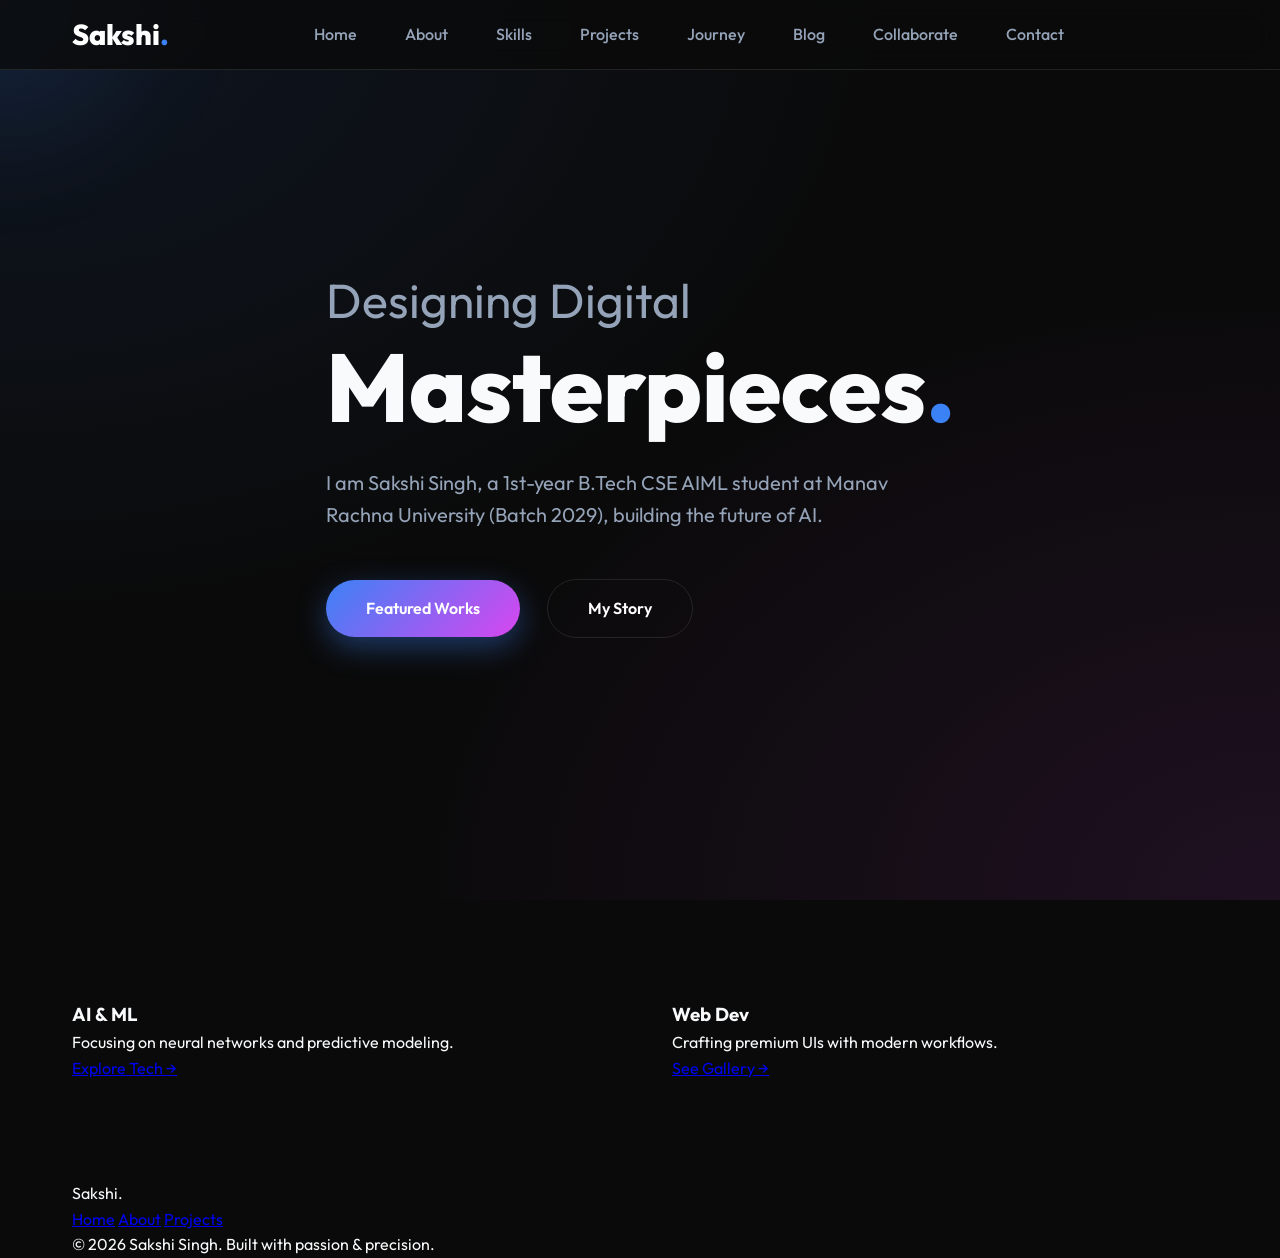
==== index.html @ fe0ff8fd "Initial commit: Professional Portfolio with 10 pages, dark theme, and animations" ====
<!DOCTYPE html>
<html lang="en">
<head>
    <meta charset="UTF-8">
    <meta name="viewport" content="width=device-width, initial-scale=1.0">
    <title>Sakshi Singh | AI & ML Engineer & Creative Developer</title>
    <meta name="description" content="Portfolio of Sakshi Singh, a B.Tech CSE AIML student at Manav Rachna University. Specialized in AI, ML, and premium web development.">
    <meta name="keywords" content="Sakshi Singh, AI, ML, Web Development, Portfolio, Manav Rachna University, CSE Student">
    <meta name="author" content="Sakshi Singh">
    
    <!-- Open Graph / Facebook -->
    <meta property="og:type" content="website">
    <meta property="og:url" content="https://sakshi-portfolio.vercel.app/">
    <meta property="og:title" content="Sakshi Singh | AI & ML Engineer">
    <meta property="og:description" content="Pioneering AI frontiers and crafting premium digital experiences.">
    <meta property="og:image" content="https://sakshi-portfolio.vercel.app/assets/project1.png">

    <!-- Twitter -->
    <meta property="twitter:card" content="summary_large_image">
    <meta property="twitter:title" content="Sakshi Singh | AI & ML Engineer">
    <meta property="twitter:description" content="Pioneering AI frontiers and crafting premium digital experiences.">
    <meta property="twitter:image" content="https://sakshi-portfolio.vercel.app/assets/project1.png">

    <link rel="preconnect" href="https://fonts.googleapis.com">
    <link rel="preconnect" href="https://fonts.gstatic.com" crossorigin>
    <link href="https://fonts.googleapis.com/css2?family=Outfit:wght@300;400;600;800&display=swap" rel="stylesheet">
    <link rel="stylesheet" href="style.css">
</head>
<body class="dark-theme">
    
    <main>
        <!-- Hero Section -->
        <section id="home" class="hero">
            <div class="mesh-bg"></div>
            <div class="container hero-content">
                <h2 class="reveal-text">Designing Digital</h2>
                <h1 class="reveal-text delay-1">Masterpieces<span>.</span></h1>
                <p class="reveal-text delay-2">I am Sakshi Singh, a 1st-year B.Tech CSE AIML student at Manav Rachna University (Batch 2029), building the future of AI.</p>
                <div class="hero-btns reveal-text delay-3">
                    <a href="projects.html" class="btn btn-primary">Featured Works</a>
                    <a href="about.html" class="btn btn-secondary">My Story</a>
                </div>
            </div>
        </section>

        <!-- Preview Section -->
        <section class="preview">
            <div class="container">
                <div class="grid">
                    <div class="preview-card">
                        <h3>AI & ML</h3>
                        <p>Focusing on neural networks and predictive modeling.</p>
                        <a href="skills.html" class="link">Explore Tech →</a>
                    </div>
                    <div class="preview-card">
                        <h3>Web Dev</h3>
                        <p>Crafting premium UIs with modern workflows.</p>
                        <a href="projects.html" class="link">See Gallery →</a>
                    </div>
                </div>
            </div>
        </section>
    </main>

    <script src="layout.js"></script>
    <script src="main.js"></script>
</body>
</html>
---- style.css ----
:root {
    --bg-dark: #0a0a0a;
    --bg-card: rgba(255, 255, 255, 0.05);
    --primary: #3b82f6;
    --secondary: #d946ef;
    --accent: #10b981;
    --text-main: #f8fafc;
    --text-muted: #94a3b8;
    --glass-border: rgba(255, 255, 255, 0.1);
    --font-main: 'Outfit', sans-serif;
    --transition: all 0.4s cubic-bezier(0.16, 1, 0.3, 1);
}

* {
    margin: 0;
    padding: 0;
    box-sizing: border-box;
    scroll-behavior: smooth;
}

body {
    background-color: var(--bg-dark);
    color: var(--text-main);
    font-family: var(--font-main);
    line-height: 1.6;
    overflow-x: hidden;
}

.container {
    max-width: 1200px;
    margin: 0 auto;
    padding: 0 2rem;
}

/* Cursor Glow */
.cursor-glow {
    position: fixed;
    width: 400px;
    height: 400px;
    background: radial-gradient(circle, rgba(59, 130, 246, 0.15) 0%, transparent 70%);
    border-radius: 50%;
    pointer-events: none;
    transform: translate(-50%, -50%);
    z-index: 1;
    filter: blur(40px);
}

/* Nav */
.glass-nav {
    position: fixed;
    top: 0;
    left: 0;
    width: 100%;
    height: 70px;
    z-index: 100;
    background: rgba(10, 10, 10, 0.8);
    backdrop-filter: blur(12px);
    border-bottom: 1px solid var(--glass-border);
    display: flex;
    align-items: center;
}

.nav-container {
    width: 100%;
    max-width: 1200px;
    margin: 0 auto;
    display: flex;
    justify-content: space-between;
    align-items: center;
    padding: 0 2rem;
}

.logo {
    font-size: 1.8rem;
    font-weight: 800;
    color: white;
    text-decoration: none;
}

.logo span {
    color: var(--primary);
}

.nav-links {
    display: flex;
    list-style: none;
    gap: 3rem;
}

.nav-links a {
    text-decoration: none;
    color: var(--text-muted);
    font-weight: 500;
    transition: var(--transition);
}

.nav-links a:hover {
    color: var(--primary);
}

/* Sections */
section {
    padding: 100px 0;
}

.section-tag {
    text-transform: uppercase;
    color: var(--primary);
    letter-spacing: 2px;
    font-size: 0.9rem;
    margin-bottom: 1rem;
    display: inline-block;
}

/* Hero */
.hero {
    height: 100vh;
    display: flex;
    align-items: center;
    position: relative;
    overflow: hidden;
}

.mesh-bg {
    position: absolute;
    top: 50%;
    left: 50%;
    transform: translate(-50%, -50%);
    width: 100%;
    height: 100%;
    background: 
        radial-gradient(at 0% 0%, rgba(59, 130, 246, 0.1) 0, transparent 50%),
        radial-gradient(at 100% 100%, rgba(217, 70, 239, 0.1) 0, transparent 50%);
    z-index: -1;
}

.hero h2 {
    font-size: 3rem;
    font-weight: 400;
    color: var(--text-muted);
}

.hero h1 {
    font-size: 6rem;
    font-weight: 800;
    line-height: 1;
    margin-bottom: 2rem;
}

.hero h1 span {
    color: var(--primary);
}

.hero p {
    font-size: 1.25rem;
    color: var(--text-muted);
    max-width: 600px;
    margin-bottom: 3rem;
}

/* Buttons */
.btn {
    display: inline-block;
    padding: 1rem 2.5rem;
    border-radius: 50px;
    text-decoration: none;
    font-weight: 600;
    transition: var(--transition);
    cursor: pointer;
    border: none;
    font-family: inherit;
}

.btn-primary {
    background: linear-gradient(135deg, var(--primary), var(--secondary));
    color: white;
    box-shadow: 0 10px 30px rgba(59, 130, 246, 0.4);
}

.btn-primary:hover {
    transform: translateY(-5px);
    box-shadow: 0 15px 40px rgba(59, 130, 246, 0.6);
}

.btn-secondary {
    background: transparent;
    color: white;
    border: 1px solid var(--glass-border);
    margin-left: 1.5rem;
}

.btn-secondary:hover {
    background: var(--bg-card);
    border-color: var(--primary);
}

/* Animations */
.reveal-text {
    opacity: 0;
    transform: translateY(30px);
    animation: reveal 1s forwards cubic-bezier(0.16, 1, 0.3, 1);
}

.delay-1 { animation-delay: 0.2s; }
.delay-2 { animation-delay: 0.4s; }
.delay-3 { animation-delay: 0.6s; }

@keyframes reveal {
    to {
        opacity: 1;
        transform: translateY(0);
    }
}

/* About Grid */
.grid {
    display: grid;
    grid-template-columns: 1fr 1fr;
    gap: 4rem;
    align-items: center;
}

.gradient-text {
    background: linear-gradient(135deg, var(--primary), var(--secondary));
    -webkit-background-clip: text;
    -webkit-text-fill-color: transparent;
}

.about-flex {
    display: flex;
    align-items: center;
    gap: 2rem;
    margin-top: 2rem;
}

.profile-img-container {
    width: 120px;
    height: 120px;
    border-radius: 50%;
    overflow: hidden;
    border: 3px solid var(--primary);
    box-shadow: 0 0 20px rgba(59, 130, 246, 0.3);
}

.profile-img {
    width: 100%;
    height: 100%;
    object-fit: cover;
}

.stats {
    display: flex;
    gap: 3rem;
    margin-top: 3rem;
}

.stat-item .number {
    display: block;
    font-size: 2.5rem;
    font-weight: 800;
    color: white;
}

.stat-item .label {
    color: var(--text-muted);
}

.skill-card {
    background: var(--bg-card);
    padding: 2.5rem;
    border-radius: 20px;
    border: 1px solid var(--glass-border);
    text-align: center;
    font-weight: 600;
    transition: var(--transition);
}

.skill-card:hover {
    background: rgba(255, 255, 255, 0.08);
    border-color: var(--primary);
    transform: translateY(-10px);
}

.skills-grid {
    display: grid;
    grid-template-columns: 1fr 1fr;
    gap: 1.5rem;
}

/* Projects */
.project-grid {
    display: grid;
    grid-template-columns: 1fr 1fr;
    gap: 2rem;
    margin-top: 3rem;
}

.project-card {
    background: var(--bg-card);
    border-radius: 24px;
    overflow: hidden;
    border: 1px solid var(--glass-border);
    transition: var(--transition);
}

.project-card:hover {
    transform: translateY(-10px);
    border-color: var(--primary);
}

.project-img {
    height: 300px;
    background-size: cover;
    background-position: center;
    border-bottom: 1px solid var(--glass-border);
}

.project-info {
    padding: 2rem;
}

.project-info h4 {
    font-size: 1.5rem;
    margin-bottom: 0.5rem;
}

.project-info p {
    color: var(--text-muted);
    margin-bottom: 1.5rem;
}

.project-link {
    text-decoration: none;
    color: var(--primary);
    font-weight: 600;
}

/* Form */
.glass-form {
    max-width: 600px;
    margin: 3rem auto;
    background: var(--bg-card);
    padding: 3rem;
    border-radius: 24px;
    border: 1px solid var(--glass-border);
}

.form-group {
    margin-bottom: 1.5rem;
}

input, textarea {
    width: 100%;
    padding: 1.2rem;
    background: rgba(255, 255, 255, 0.03);
    border: 1px solid var(--glass-border);
    border-radius: 12px;
    color: white;
    font-family: inherit;
    outline: none;
    transition: var(--transition);
}

input:focus, textarea:focus {
    border-color: var(--primary);
    background: rgba(255, 255, 255, 0.08);
}

#img-project-1 { background-image: url('assets/project1.png'); }
#img-project-2 { background-image: url('assets/project2.png'); }

/* Mobile Responsive */
@media (max-width: 768px) {
    .nav-links { display: none; }
    .nav-container { justify-content: center; }
    .hero h1 { font-size: 3.5rem; }
    .hero h2 { font-size: 1.8rem; }
    .grid, .project-grid, .skills-grid { grid-template-columns: 1fr; }
    .hero { text-align: center; padding-top: 50px; }
    .hero p { margin: 0 auto 2rem auto; font-size: 1.1rem; }
    .btn-secondary { margin-left: 0; margin-top: 1rem; width: 100%; }
    .btn-primary { width: 100%; }
    .stats { flex-direction: column; gap: 1.5rem; align-items: center; }
    .about-flex { flex-direction: column; text-align: center; }
}

/* Multi-Page Additions */
.sub-page {
    padding-top: 150px;
}

.project-hero-img {
    width: 100%;
    height: 500px;
    border-radius: 30px;
    background-size: cover;
    background-position: center;
    margin: 3rem 0;
    border: 1px solid var(--glass-border);
}

.case-study-content {
    max-width: 800px;
    margin-bottom: 4rem;
}

.meta {
    display: flex;
    gap: 2rem;
    margin-bottom: 2rem;
    padding: 1.5rem;
    background: var(--bg-card);
    border-radius: 15px;
    border: 1px solid var(--glass-border);
}

.contact-layout {
    display: grid;
    grid-template-columns: 1fr 1fr;
    gap: 4rem;
    margin-top: 3rem;
}

.c-item {
    margin-bottom: 2rem;
}

.c-item strong {
    display: block;
    color: var(--primary);
    margin-bottom: 0.5rem;
}

.skills-grid-detailed {
    display: grid;
    grid-template-columns: repeat(auto-fit, minmax(300px, 1fr));
    gap: 2rem;
    margin-top: 3rem;
}

.category {
    background: var(--bg-card);
    padding: 2.5rem;
    border-radius: 20px;
    border: 1px solid var(--glass-border);
}

.category h3 {
    margin-bottom: 1.5rem;
    color: var(--primary);
}

.category ul {
    list-style: none;
}

.category li {
    margin-bottom: 0.8rem;
    color: var(--text-muted);
}

.blog-grid {
    display: grid;
    grid-template-columns: repeat(auto-fit, minmax(300px, 1fr));
    gap: 2rem;
    margin-top: 3rem;
}

.date {
    display: block;
    font-size: 0.8rem;
    color: var(--primary);
    margin-bottom: 1rem;
    text-transform: uppercase;
    letter-spacing: 1px;
}
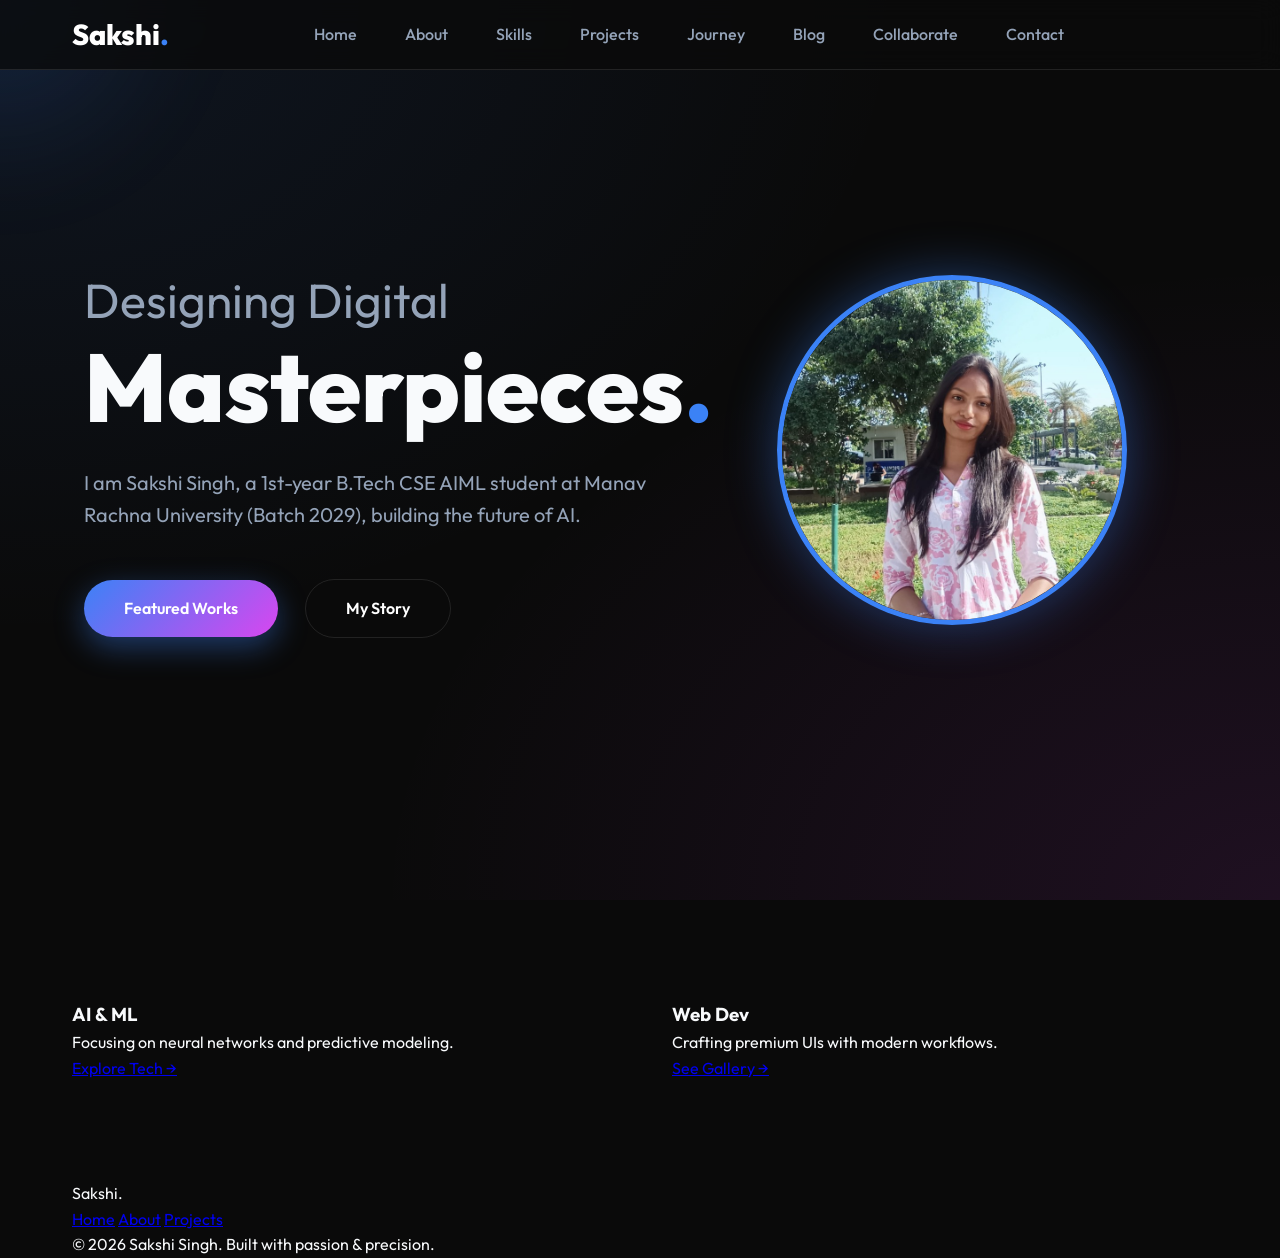
==== commit a7692062: "Enhancement: Added profile photo to home page hero and refined styling" ====
--- a/index.html
+++ b/index.html
@@ -32,13 +32,20 @@
         <!-- Hero Section -->
         <section id="home" class="hero">
             <div class="mesh-bg"></div>
-            <div class="container hero-content">
-                <h2 class="reveal-text">Designing Digital</h2>
-                <h1 class="reveal-text delay-1">Masterpieces<span>.</span></h1>
-                <p class="reveal-text delay-2">I am Sakshi Singh, a 1st-year B.Tech CSE AIML student at Manav Rachna University (Batch 2029), building the future of AI.</p>
-                <div class="hero-btns reveal-text delay-3">
-                    <a href="projects.html" class="btn btn-primary">Featured Works</a>
-                    <a href="about.html" class="btn btn-secondary">My Story</a>
+            <div class="container hero-grid">
+                <div class="hero-content">
+                    <h2 class="reveal-text">Designing Digital</h2>
+                    <h1 class="reveal-text delay-1">Masterpieces<span>.</span></h1>
+                    <p class="reveal-text delay-2">I am Sakshi Singh, a 1st-year B.Tech CSE AIML student at Manav Rachna University (Batch 2029), building the future of AI.</p>
+                    <div class="hero-btns reveal-text delay-3">
+                        <a href="projects.html" class="btn btn-primary">Featured Works</a>
+                        <a href="about.html" class="btn btn-secondary">My Story</a>
+                    </div>
+                </div>
+                <div class="hero-image reveal-text delay-1">
+                    <div class="profile-img-container large">
+                        <img src="assets/profile.jpg" alt="Sakshi Singh" class="profile-img">
+                    </div>
                 </div>
             </div>
         </section>
--- a/style.css
+++ b/style.css
@@ -140,6 +140,18 @@
     color: var(--text-muted);
 }
 
+.hero-grid {
+    display: grid;
+    grid-template-columns: 1.2fr 0.8fr;
+    gap: 4rem;
+    align-items: center;
+}
+
+.hero-image {
+    display: flex;
+    justify-content: center;
+}
+
 .hero h1 {
     font-size: 6rem;
     font-weight: 800;
@@ -240,6 +252,20 @@
     overflow: hidden;
     border: 3px solid var(--primary);
     box-shadow: 0 0 20px rgba(59, 130, 246, 0.3);
+    transition: var(--transition);
+}
+
+.profile-img-container.large {
+    width: 350px;
+    height: 350px;
+    border-width: 5px;
+    box-shadow: 0 0 50px rgba(59, 130, 246, 0.4);
+}
+
+.profile-img-container:hover {
+    transform: scale(1.05);
+    border-color: var(--secondary);
+    box-shadow: 0 0 60px rgba(217, 70, 239, 0.5);
 }
 
 .profile-img {
@@ -375,6 +401,9 @@
     .nav-container { justify-content: center; }
     .hero h1 { font-size: 3.5rem; }
     .hero h2 { font-size: 1.8rem; }
+    .hero-grid { grid-template-columns: 1fr; gap: 2rem; }
+    .hero-image { order: -1; }
+    .profile-img-container.large { width: 250px; height: 250px; }
     .grid, .project-grid, .skills-grid { grid-template-columns: 1fr; }
     .hero { text-align: center; padding-top: 50px; }
     .hero p { margin: 0 auto 2rem auto; font-size: 1.1rem; }
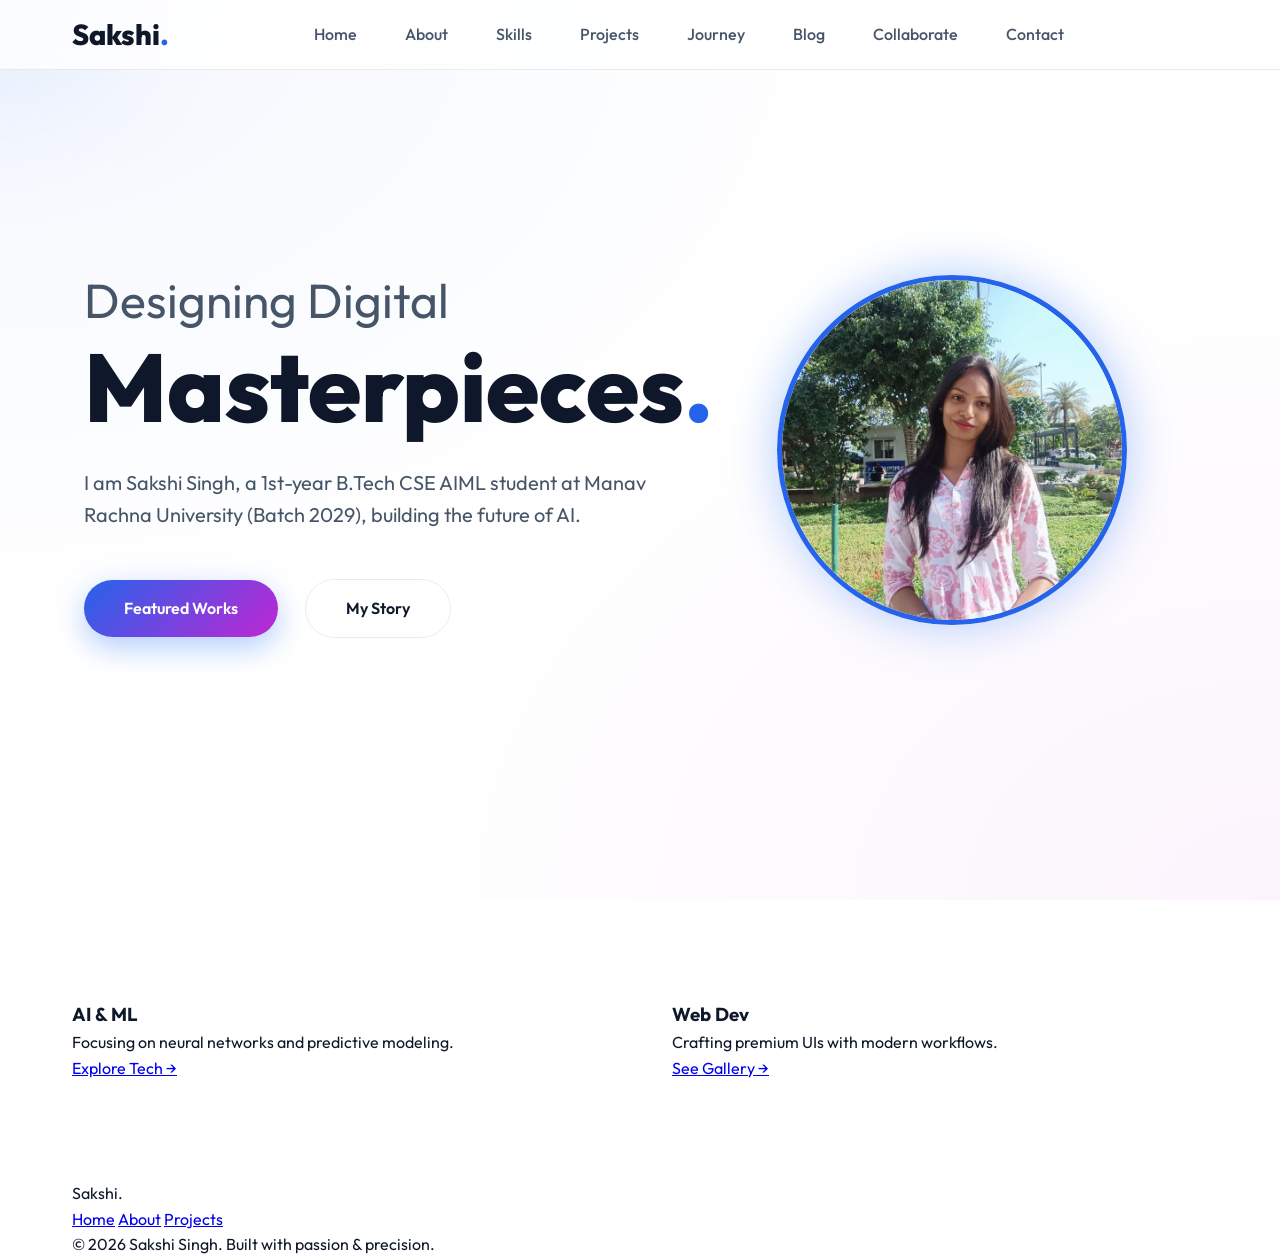
==== commit 4f0a7a40: "Design: Transitioned portfolio to a premium Light Theme" ====
--- a/index.html
+++ b/index.html
@@ -26,7 +26,7 @@
     <link href="https://fonts.googleapis.com/css2?family=Outfit:wght@300;400;600;800&display=swap" rel="stylesheet">
     <link rel="stylesheet" href="style.css">
 </head>
-<body class="dark-theme">
+<body class="light-theme">
     
     <main>
         <!-- Hero Section -->
--- a/style.css
+++ b/style.css
@@ -1,12 +1,12 @@
 :root {
-    --bg-dark: #0a0a0a;
-    --bg-card: rgba(255, 255, 255, 0.05);
-    --primary: #3b82f6;
-    --secondary: #d946ef;
-    --accent: #10b981;
-    --text-main: #f8fafc;
-    --text-muted: #94a3b8;
-    --glass-border: rgba(255, 255, 255, 0.1);
+    --bg-main: #ffffff;
+    --bg-card: #f8fafc;
+    --primary: #2563eb;
+    --secondary: #c026d3;
+    --accent: #059669;
+    --text-main: #0f172a;
+    --text-muted: #475569;
+    --glass-border: rgba(0, 0, 0, 0.08);
     --font-main: 'Outfit', sans-serif;
     --transition: all 0.4s cubic-bezier(0.16, 1, 0.3, 1);
 }
@@ -19,7 +19,7 @@
 }
 
 body {
-    background-color: var(--bg-dark);
+    background-color: var(--bg-main);
     color: var(--text-main);
     font-family: var(--font-main);
     line-height: 1.6;
@@ -37,7 +37,7 @@
     position: fixed;
     width: 400px;
     height: 400px;
-    background: radial-gradient(circle, rgba(59, 130, 246, 0.15) 0%, transparent 70%);
+    background: radial-gradient(circle, rgba(37, 99, 235, 0.08) 0%, transparent 70%);
     border-radius: 50%;
     pointer-events: none;
     transform: translate(-50%, -50%);
@@ -53,7 +53,7 @@
     width: 100%;
     height: 70px;
     z-index: 100;
-    background: rgba(10, 10, 10, 0.8);
+    background: rgba(255, 255, 255, 0.8);
     backdrop-filter: blur(12px);
     border-bottom: 1px solid var(--glass-border);
     display: flex;
@@ -73,7 +73,7 @@
 .logo {
     font-size: 1.8rem;
     font-weight: 800;
-    color: white;
+    color: var(--text-main);
     text-decoration: none;
 }
 
@@ -129,8 +129,8 @@
     width: 100%;
     height: 100%;
     background: 
-        radial-gradient(at 0% 0%, rgba(59, 130, 246, 0.1) 0, transparent 50%),
-        radial-gradient(at 100% 100%, rgba(217, 70, 239, 0.1) 0, transparent 50%);
+        radial-gradient(at 0% 0%, rgba(37, 99, 235, 0.05) 0, transparent 50%),
+        radial-gradient(at 100% 100%, rgba(192, 38, 211, 0.05) 0, transparent 50%);
     z-index: -1;
 }
 
@@ -196,7 +196,7 @@
 
 .btn-secondary {
     background: transparent;
-    color: white;
+    color: var(--text-main);
     border: 1px solid var(--glass-border);
     margin-left: 1.5rem;
 }
@@ -284,7 +284,7 @@
     display: block;
     font-size: 2.5rem;
     font-weight: 800;
-    color: white;
+    color: var(--text-main);
 }
 
 .stat-item .label {
@@ -302,9 +302,10 @@
 }
 
 .skill-card:hover {
-    background: rgba(255, 255, 255, 0.08);
+    background: white;
     border-color: var(--primary);
     transform: translateY(-10px);
+    box-shadow: 0 20px 40px rgba(0,0,0,0.05);
 }
 
 .skills-grid {
@@ -332,6 +333,7 @@
 .project-card:hover {
     transform: translateY(-10px);
     border-color: var(--primary);
+    box-shadow: 0 20px 40px rgba(0,0,0,0.05);
 }
 
 .project-img {
@@ -381,7 +383,7 @@
     background: rgba(255, 255, 255, 0.03);
     border: 1px solid var(--glass-border);
     border-radius: 12px;
-    color: white;
+    color: var(--text-main);
     font-family: inherit;
     outline: none;
     transition: var(--transition);
@@ -389,7 +391,7 @@
 
 input:focus, textarea:focus {
     border-color: var(--primary);
-    background: rgba(255, 255, 255, 0.08);
+    background: white;
 }
 
 #img-project-1 { background-image: url('assets/project1.png'); }
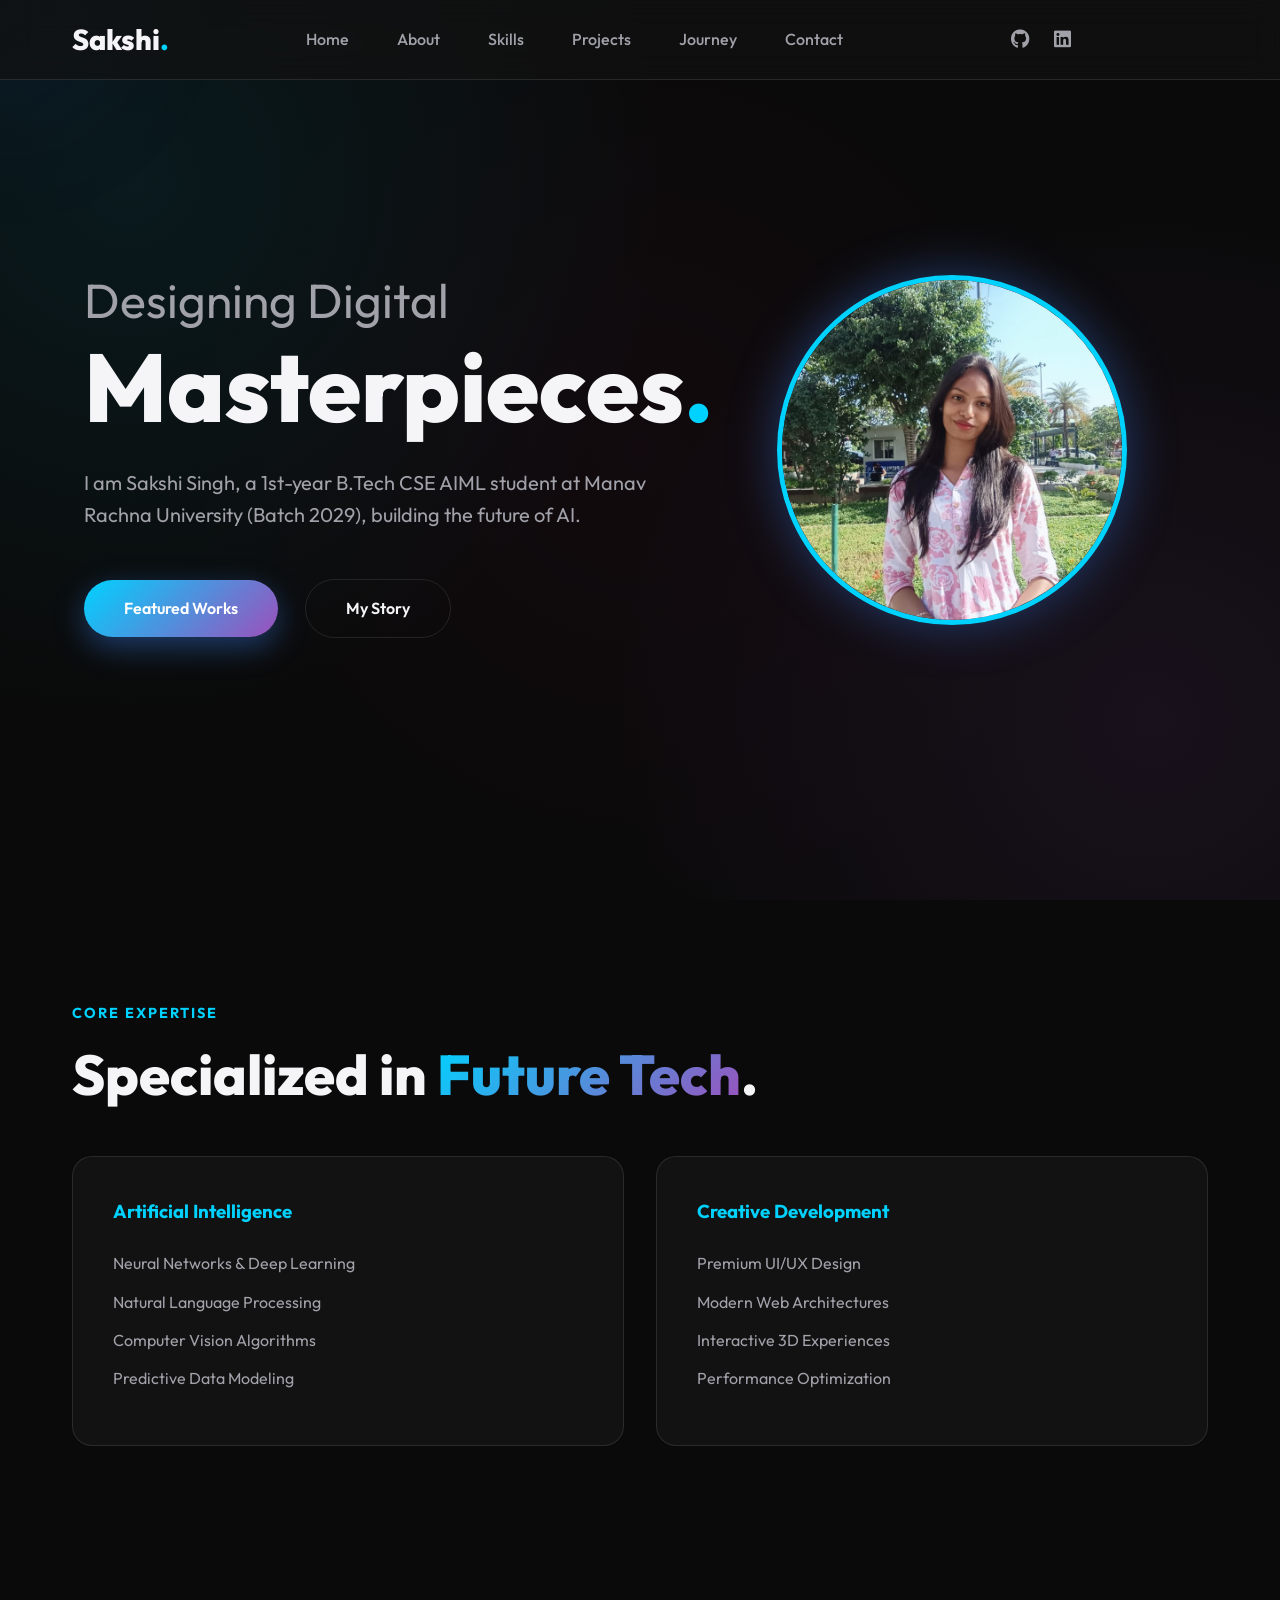
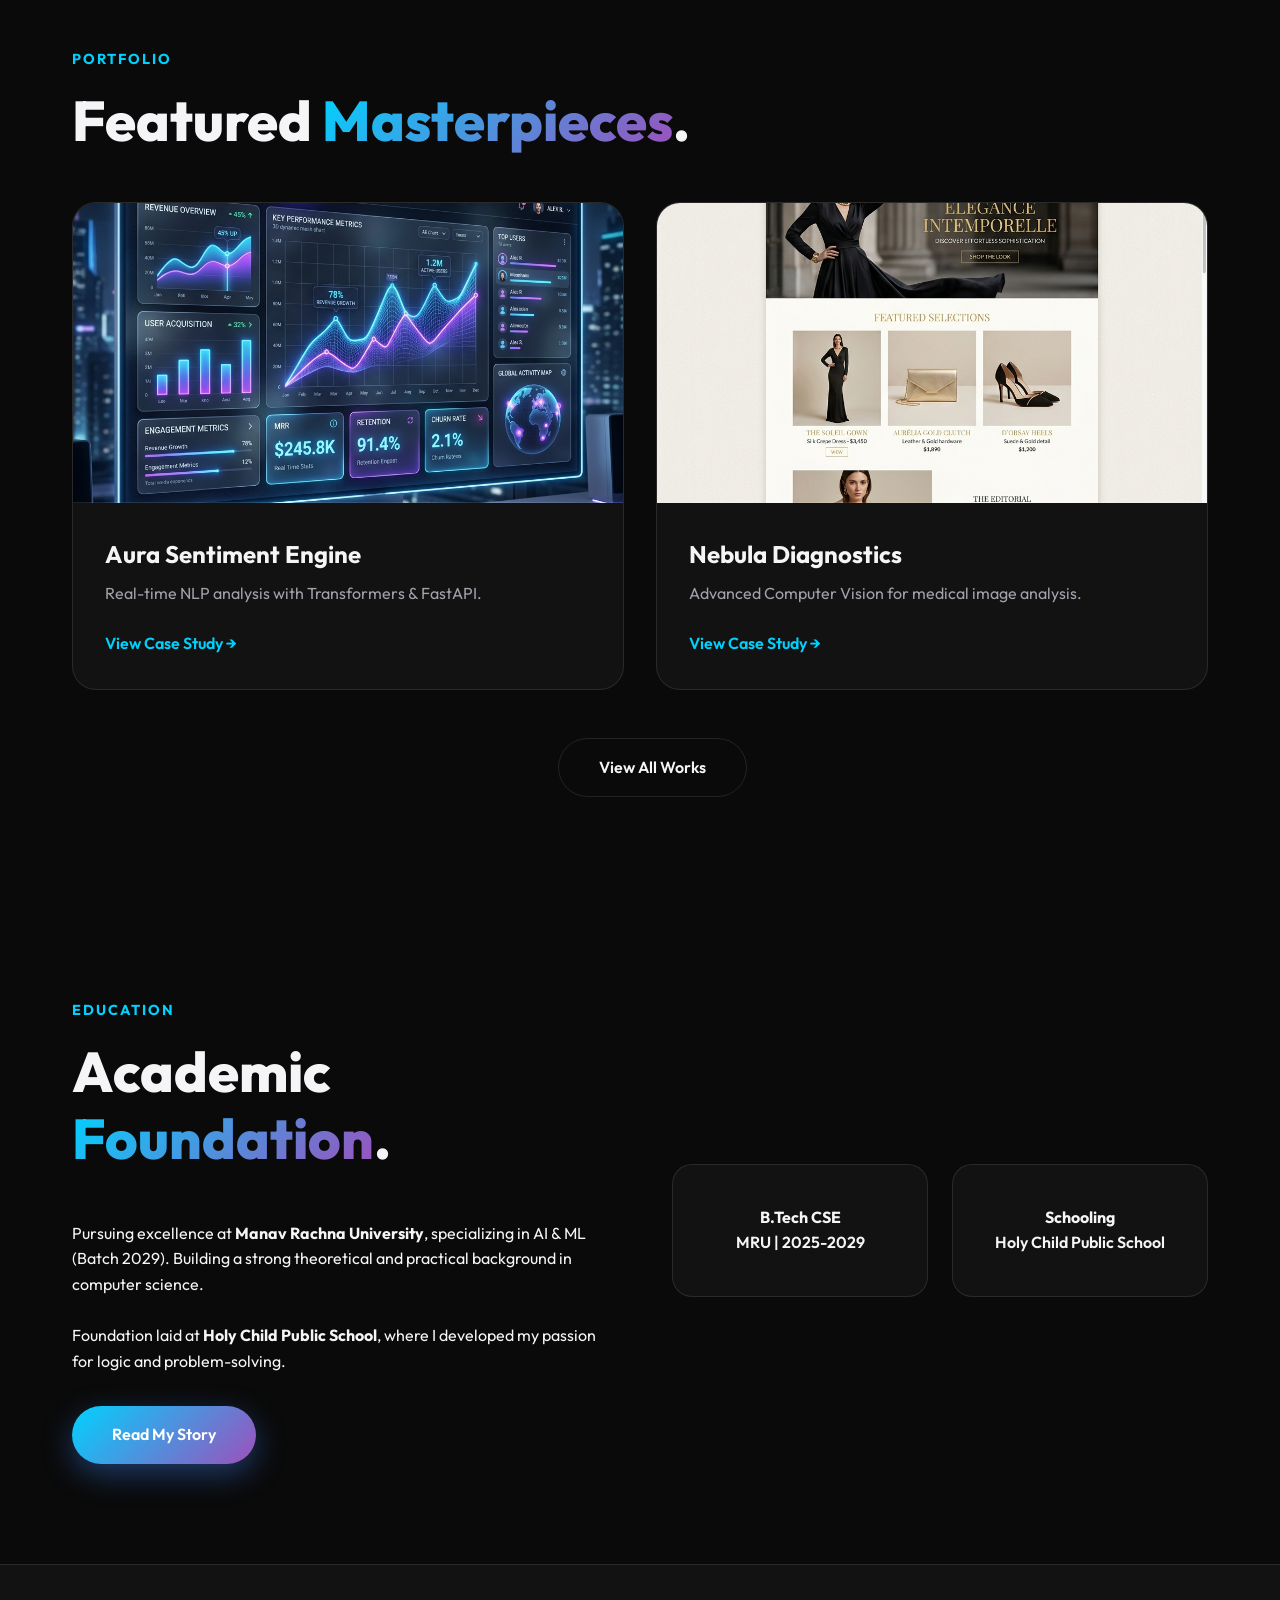
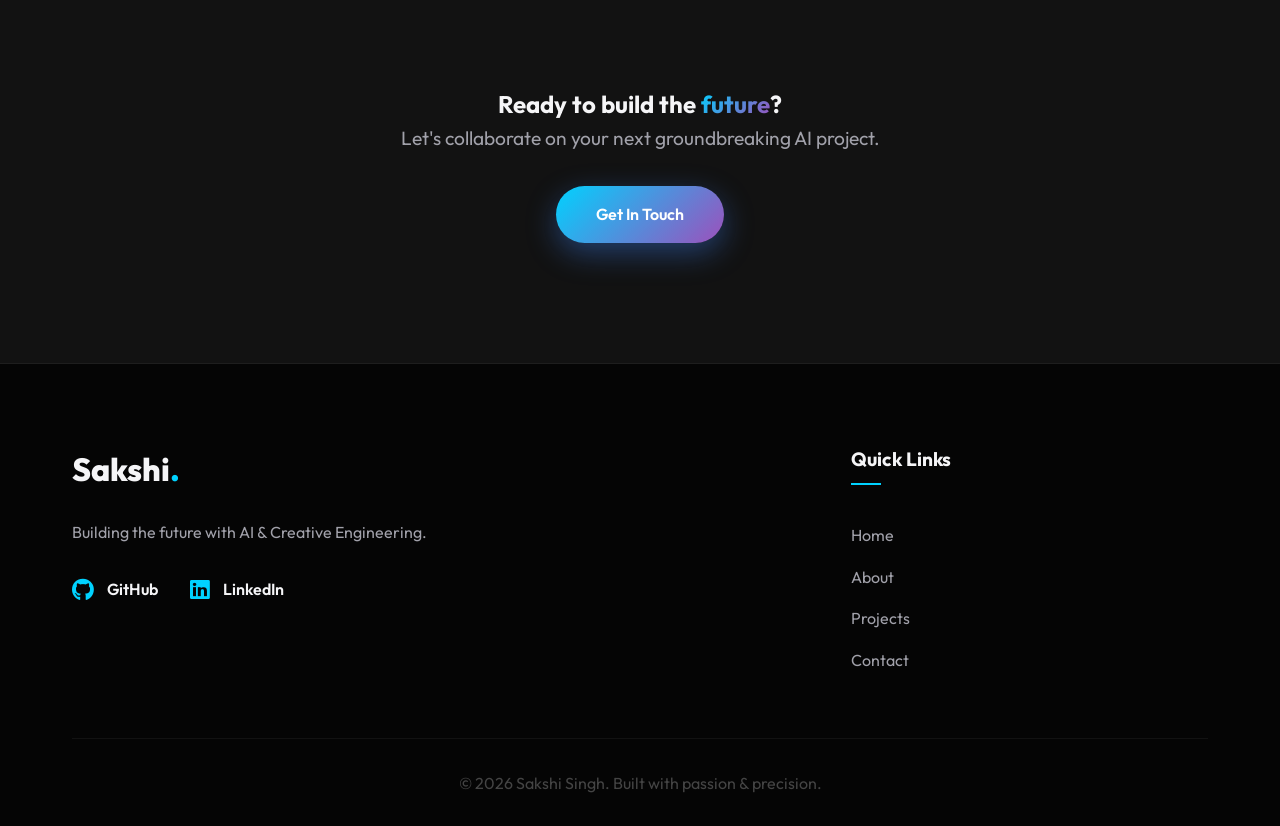
==== commit 29ae29bd: "Update: Premium dark theme, creative animations, and actual GitHub links" ====
--- a/index.html
+++ b/index.html
@@ -26,7 +26,7 @@
     <link href="https://fonts.googleapis.com/css2?family=Outfit:wght@300;400;600;800&display=swap" rel="stylesheet">
     <link rel="stylesheet" href="style.css">
 </head>
-<body class="light-theme">
+<body class="dark-theme">
     
     <main>
         <!-- Hero Section -->
@@ -50,21 +50,97 @@
             </div>
         </section>
 
-        <!-- Preview Section -->
-        <section class="preview">
+        <!-- Expertise Section -->
+        <section class="expertise" id="expertise">
+            <div class="container">
+                <h3 class="section-tag">Core Expertise</h3>
+                <h2 class="section-title">Specialized in <span class="gradient-text">Future Tech</span>.</h2>
+                <div class="skills-grid-detailed">
+                    <div class="category reveal-text">
+                        <h3>Artificial Intelligence</h3>
+                        <ul>
+                            <li>Neural Networks & Deep Learning</li>
+                            <li>Natural Language Processing</li>
+                            <li>Computer Vision Algorithms</li>
+                            <li>Predictive Data Modeling</li>
+                        </ul>
+                    </div>
+                    <div class="category reveal-text delay-1">
+                        <h3>Creative Development</h3>
+                        <ul>
+                            <li>Premium UI/UX Design</li>
+                            <li>Modern Web Architectures</li>
+                            <li>Interactive 3D Experiences</li>
+                            <li>Performance Optimization</li>
+                        </ul>
+                    </div>
+                </div>
+            </div>
+        </section>
+
+        <!-- Featured Projects -->
+        <section class="featured-work" id="work">
+            <div class="container">
+                <h3 class="section-tag">Portfolio</h3>
+                <h2 class="section-title">Featured <span class="gradient-text">Masterpieces</span>.</h2>
+                <div class="project-grid">
+                    <div class="project-card reveal-text">
+                        <div class="project-img" id="img-project-1"></div>
+                        <div class="project-info">
+                            <h4>Aura Sentiment Engine</h4>
+                            <p>Real-time NLP analysis with Transformers & FastAPI.</p>
+                            <a href="project-1.html" class="project-link">View Case Study →</a>
+                        </div>
+                    </div>
+                    <div class="project-card reveal-text delay-1">
+                        <div class="project-img" id="img-project-2"></div>
+                        <div class="project-info">
+                            <h4>Nebula Diagnostics</h4>
+                            <p>Advanced Computer Vision for medical image analysis.</p>
+                            <a href="project-2.html" class="project-link">View Case Study →</a>
+                        </div>
+                    </div>
+                </div>
+                <div style="text-align: center; margin-top: 3rem;">
+                    <a href="projects.html" class="btn btn-secondary">View All Works</a>
+                </div>
+            </div>
+        </section>
+
+        <!-- Education Highlight -->
+        <section class="education-highlight">
             <div class="container">
                 <div class="grid">
-                    <div class="preview-card">
-                        <h3>AI & ML</h3>
-                        <p>Focusing on neural networks and predictive modeling.</p>
-                        <a href="skills.html" class="link">Explore Tech →</a>
+                    <div>
+                        <h3 class="section-tag">Education</h3>
+                        <h2 class="section-title">Academic <span class="gradient-text">Foundation</span>.</h2>
+                        <p>Pursuing excellence at <strong>Manav Rachna University</strong>, specializing in AI & ML (Batch 2029). Building a strong theoretical and practical background in computer science.</p>
+                        <br>
+                        <p>Foundation laid at <strong>Holy Child Public School</strong>, where I developed my passion for logic and problem-solving.</p>
+                        <div style="margin-top: 2rem;">
+                            <a href="about.html" class="btn btn-primary">Read My Story</a>
+                        </div>
                     </div>
-                    <div class="preview-card">
-                        <h3>Web Dev</h3>
-                        <p>Crafting premium UIs with modern workflows.</p>
-                        <a href="projects.html" class="link">See Gallery →</a>
+                    <div class="skills-grid">
+                        <div class="skill-card">
+                            <h4>B.Tech CSE</h4>
+                            <p>MRU | 2025-2029</p>
+                        </div>
+                        <div class="skill-card">
+                            <h4>Schooling</h4>
+                            <p>Holy Child Public School</p>
+                        </div>
                     </div>
                 </div>
+            </div>
+        </section>
+
+        <!-- Call to Action -->
+        <section class="cta">
+            <div class="container" style="text-align: center;">
+                <h2 class="reveal-text">Ready to build the <span class="gradient-text">future</span>?</h2>
+                <p class="reveal-text delay-1" style="margin-bottom: 2rem;">Let's collaborate on your next groundbreaking AI project.</p>
+                <a href="contact.html" class="btn btn-primary reveal-text delay-2">Get In Touch</a>
             </div>
         </section>
     </main>
--- a/style.css
+++ b/style.css
@@ -1,14 +1,16 @@
 :root {
-    --bg-main: #ffffff;
-    --bg-card: #f8fafc;
-    --primary: #2563eb;
-    --secondary: #c026d3;
-    --accent: #059669;
-    --text-main: #0f172a;
-    --text-muted: #475569;
-    --glass-border: rgba(0, 0, 0, 0.08);
+    --bg-main: #0a0a0a;
+    --bg-card: #121212;
+    --primary: #00d2ff;
+    --secondary: #9d50bb;
+    --accent: #ff007a;
+    --text-main: #f5f5f7;
+    --text-muted: #a1a1aa;
+    --glass-background: rgba(18, 18, 18, 0.7);
+    --glass-border: rgba(255, 255, 255, 0.1);
     --font-main: 'Outfit', sans-serif;
-    --transition: all 0.4s cubic-bezier(0.16, 1, 0.3, 1);
+    --transition: all 0.5s cubic-bezier(0.23, 1, 0.32, 1);
+    --neon-glow: 0 0 20px rgba(0, 210, 255, 0.3);
 }
 
 * {
@@ -51,13 +53,44 @@
     top: 0;
     left: 0;
     width: 100%;
-    height: 70px;
-    z-index: 100;
-    background: rgba(255, 255, 255, 0.8);
-    backdrop-filter: blur(12px);
+    height: 80px;
+    z-index: 1000;
+    background: var(--glass-background);
+    backdrop-filter: blur(15px);
+    -webkit-backdrop-filter: blur(15px);
     border-bottom: 1px solid var(--glass-border);
     display: flex;
     align-items: center;
+}
+
+.bg-noise {
+    position: fixed;
+    top: 0;
+    left: 0;
+    width: 100%;
+    height: 100%;
+    opacity: 0.05;
+    z-index: 9999;
+    pointer-events: none;
+    background-image: url('https://grainy-gradients.vercel.app/noise.svg');
+}
+
+.social-links-nav {
+    display: flex;
+    gap: 1.5rem;
+    margin-left: 2rem;
+}
+
+.social-links-nav a {
+    color: var(--text-muted);
+    font-size: 1.2rem;
+    transition: var(--transition);
+}
+
+.social-links-nav a:hover {
+    color: var(--primary);
+    transform: translateY(-3px);
+    text-shadow: var(--neon-glow);
 }
 
 .nav-container {
@@ -112,6 +145,24 @@
     display: inline-block;
 }
 
+.section-title {
+    font-size: 3.5rem;
+    font-weight: 800;
+    margin-bottom: 3rem;
+    line-height: 1.2;
+}
+
+.cta {
+    background: var(--bg-card);
+    border-top: 1px solid var(--glass-border);
+    padding: 120px 0;
+}
+
+.cta p {
+    font-size: 1.2rem;
+    color: var(--text-muted);
+}
+
 /* Hero */
 .hero {
     height: 100vh;
@@ -123,15 +174,21 @@
 
 .mesh-bg {
     position: absolute;
-    top: 50%;
-    left: 50%;
-    transform: translate(-50%, -50%);
+    top: 0;
+    left: 0;
     width: 100%;
     height: 100%;
     background: 
-        radial-gradient(at 0% 0%, rgba(37, 99, 235, 0.05) 0, transparent 50%),
-        radial-gradient(at 100% 100%, rgba(192, 38, 211, 0.05) 0, transparent 50%);
+        radial-gradient(circle at 10% 20%, rgba(0, 210, 255, 0.08) 0%, transparent 40%),
+        radial-gradient(circle at 90% 80%, rgba(157, 80, 187, 0.1) 0%, transparent 40%),
+        radial-gradient(circle at 50% 50%, rgba(255, 0, 122, 0.03) 0%, transparent 60%);
     z-index: -1;
+    animation: pulseBg 10s infinite alternate linear;
+}
+
+@keyframes pulseBg {
+    0% { opacity: 0.5; transform: scale(1); }
+    100% { opacity: 0.8; transform: scale(1.1); }
 }
 
 .hero h2 {
@@ -299,13 +356,32 @@
     text-align: center;
     font-weight: 600;
     transition: var(--transition);
+    position: relative;
+    overflow: hidden;
 }
 
 .skill-card:hover {
-    background: white;
+    background: #1a1a1a;
     border-color: var(--primary);
     transform: translateY(-10px);
-    box-shadow: 0 20px 40px rgba(0,0,0,0.05);
+    box-shadow: var(--neon-glow);
+}
+
+.skill-card::after {
+    content: '';
+    position: absolute;
+    top: -50%;
+    left: -50%;
+    width: 200%;
+    height: 200%;
+    background: radial-gradient(circle at center, rgba(0, 210, 255, 0.1), transparent 50%);
+    opacity: 0;
+    transition: opacity 0.5s;
+    pointer-events: none;
+}
+
+.skill-card:hover::after {
+    opacity: 1;
 }
 
 .skills-grid {
@@ -505,3 +581,119 @@
     text-transform: uppercase;
     letter-spacing: 1px;
 }
+
+/* Footer */
+footer {
+    padding: 80px 0 30px;
+    background: #050505;
+    border-top: 1px solid var(--glass-border);
+}
+
+.footer-grid {
+    display: grid;
+    grid-template-columns: 2fr 1fr;
+    gap: 4rem;
+    margin-bottom: 4rem;
+}
+
+.footer-logo {
+    font-size: 2rem;
+    font-weight: 800;
+    margin-bottom: 1.5rem;
+}
+
+.footer-logo span {
+    color: var(--primary);
+}
+
+.footer-info p {
+    color: var(--text-muted);
+    max-width: 400px;
+    margin-bottom: 2rem;
+}
+
+.social-links-footer {
+    display: flex;
+    gap: 2rem;
+}
+
+.social-links-footer a {
+    color: var(--text-main);
+    text-decoration: none;
+    font-weight: 600;
+    transition: var(--transition);
+    display: flex;
+    align-items: center;
+    gap: 0.8rem;
+}
+
+.social-links-footer a i {
+    font-size: 1.4rem;
+    color: var(--primary);
+}
+
+.social-links-footer a:hover {
+    color: var(--primary);
+    transform: translateX(5px);
+}
+
+.footer-links h4 {
+    margin-bottom: 2rem;
+    font-size: 1.2rem;
+    position: relative;
+}
+
+.footer-links h4::after {
+    content: '';
+    position: absolute;
+    bottom: -10px;
+    left: 0;
+    width: 30px;
+    height: 2px;
+    background: var(--primary);
+}
+
+.footer-links {
+    display: flex;
+    flex-direction: column;
+    gap: 1rem;
+}
+
+.footer-links a {
+    color: var(--text-muted);
+    text-decoration: none;
+    transition: var(--transition);
+}
+
+.footer-links a:hover {
+    color: var(--primary);
+    padding-left: 5px;
+}
+
+.copyright {
+    text-align: center;
+    color: #444;
+    padding-top: 2rem;
+    border-top: 1px solid rgba(255,255,255,0.05);
+}
+
+/* Animations for "Creative Way" */
+@keyframes glow {
+    from { text-shadow: 0 0 10px rgba(0,210,255,0.2); }
+    to { text-shadow: 0 0 20px rgba(0,210,255,0.5), 0 0 30px rgba(157,80,187,0.3); }
+}
+
+.gradient-text {
+    animation: glow 3s infinite alternate;
+}
+
+/* Custom Selection */
+::selection {
+    background: var(--primary);
+    color: white;
+}
+
+@media (max-width: 768px) {
+    .footer-grid { grid-template-columns: 1fr; gap: 3rem; }
+    .social-links-nav { display: none; }
+}
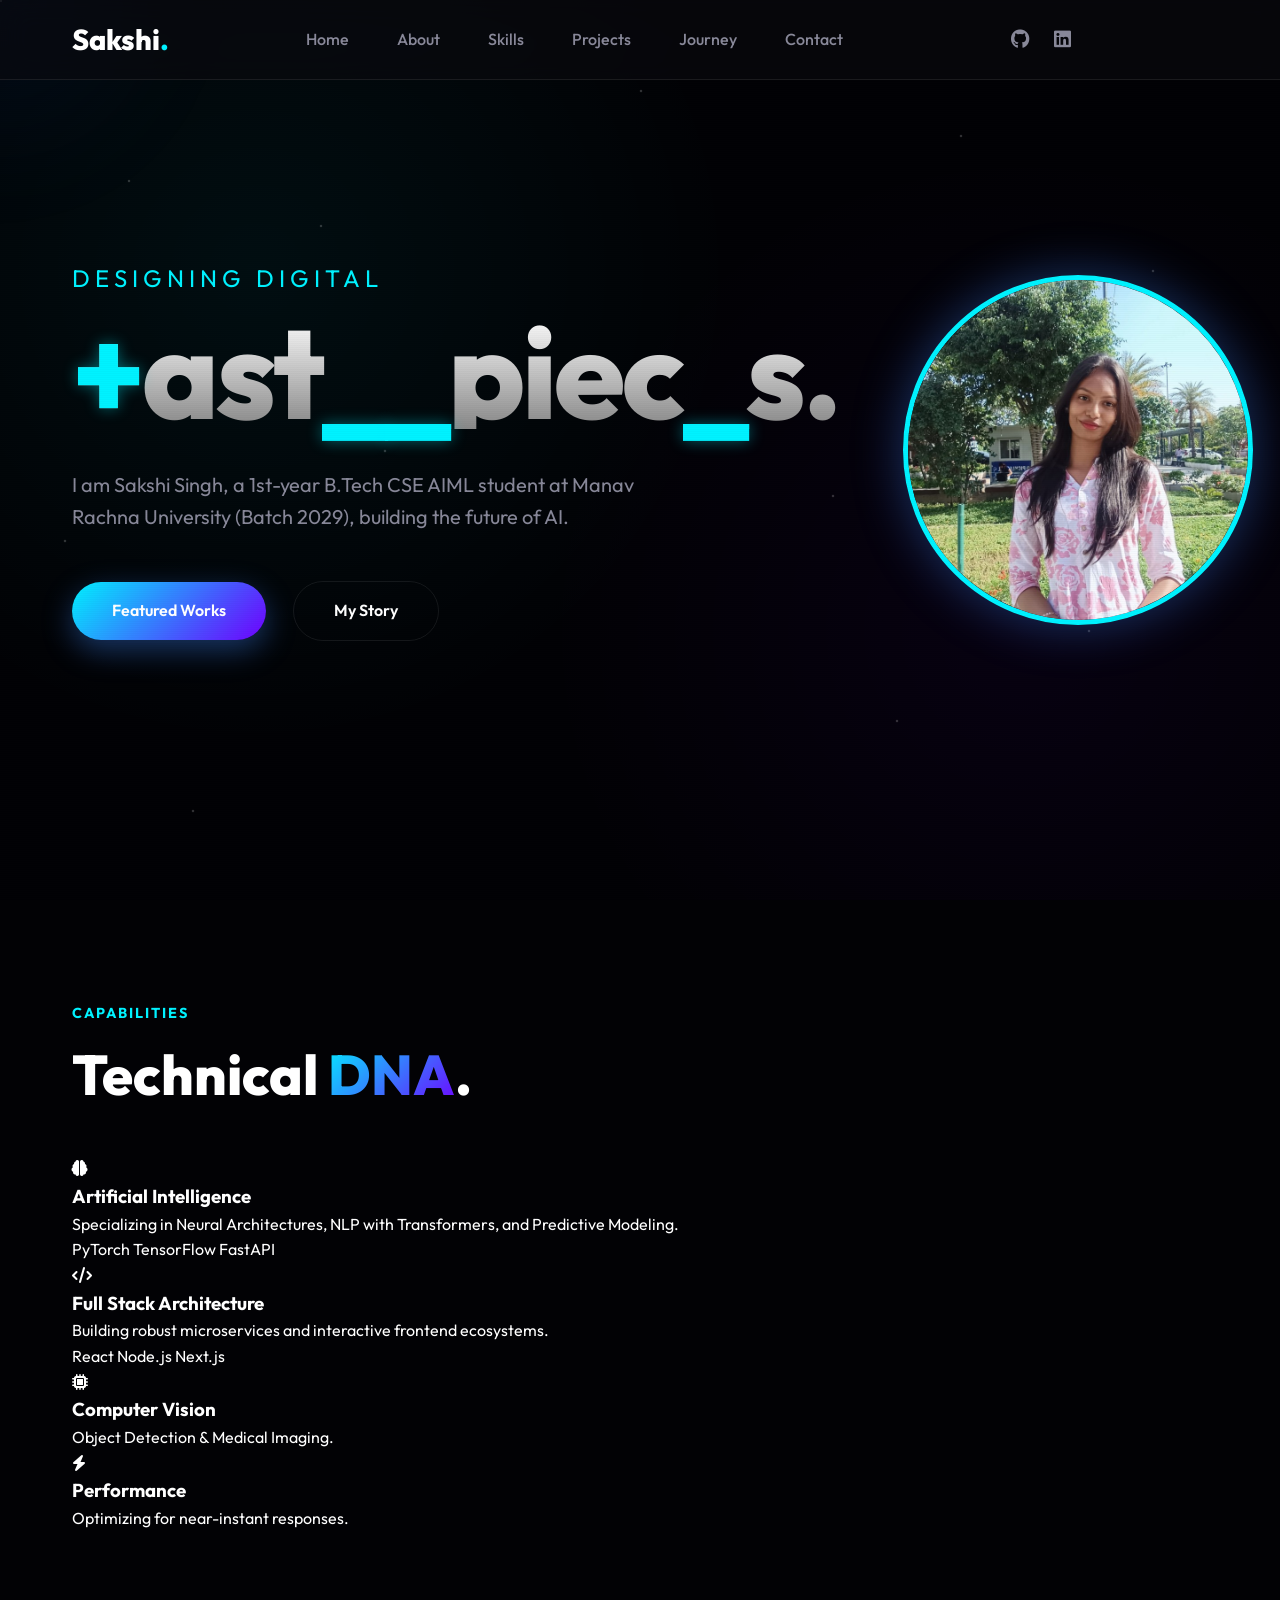
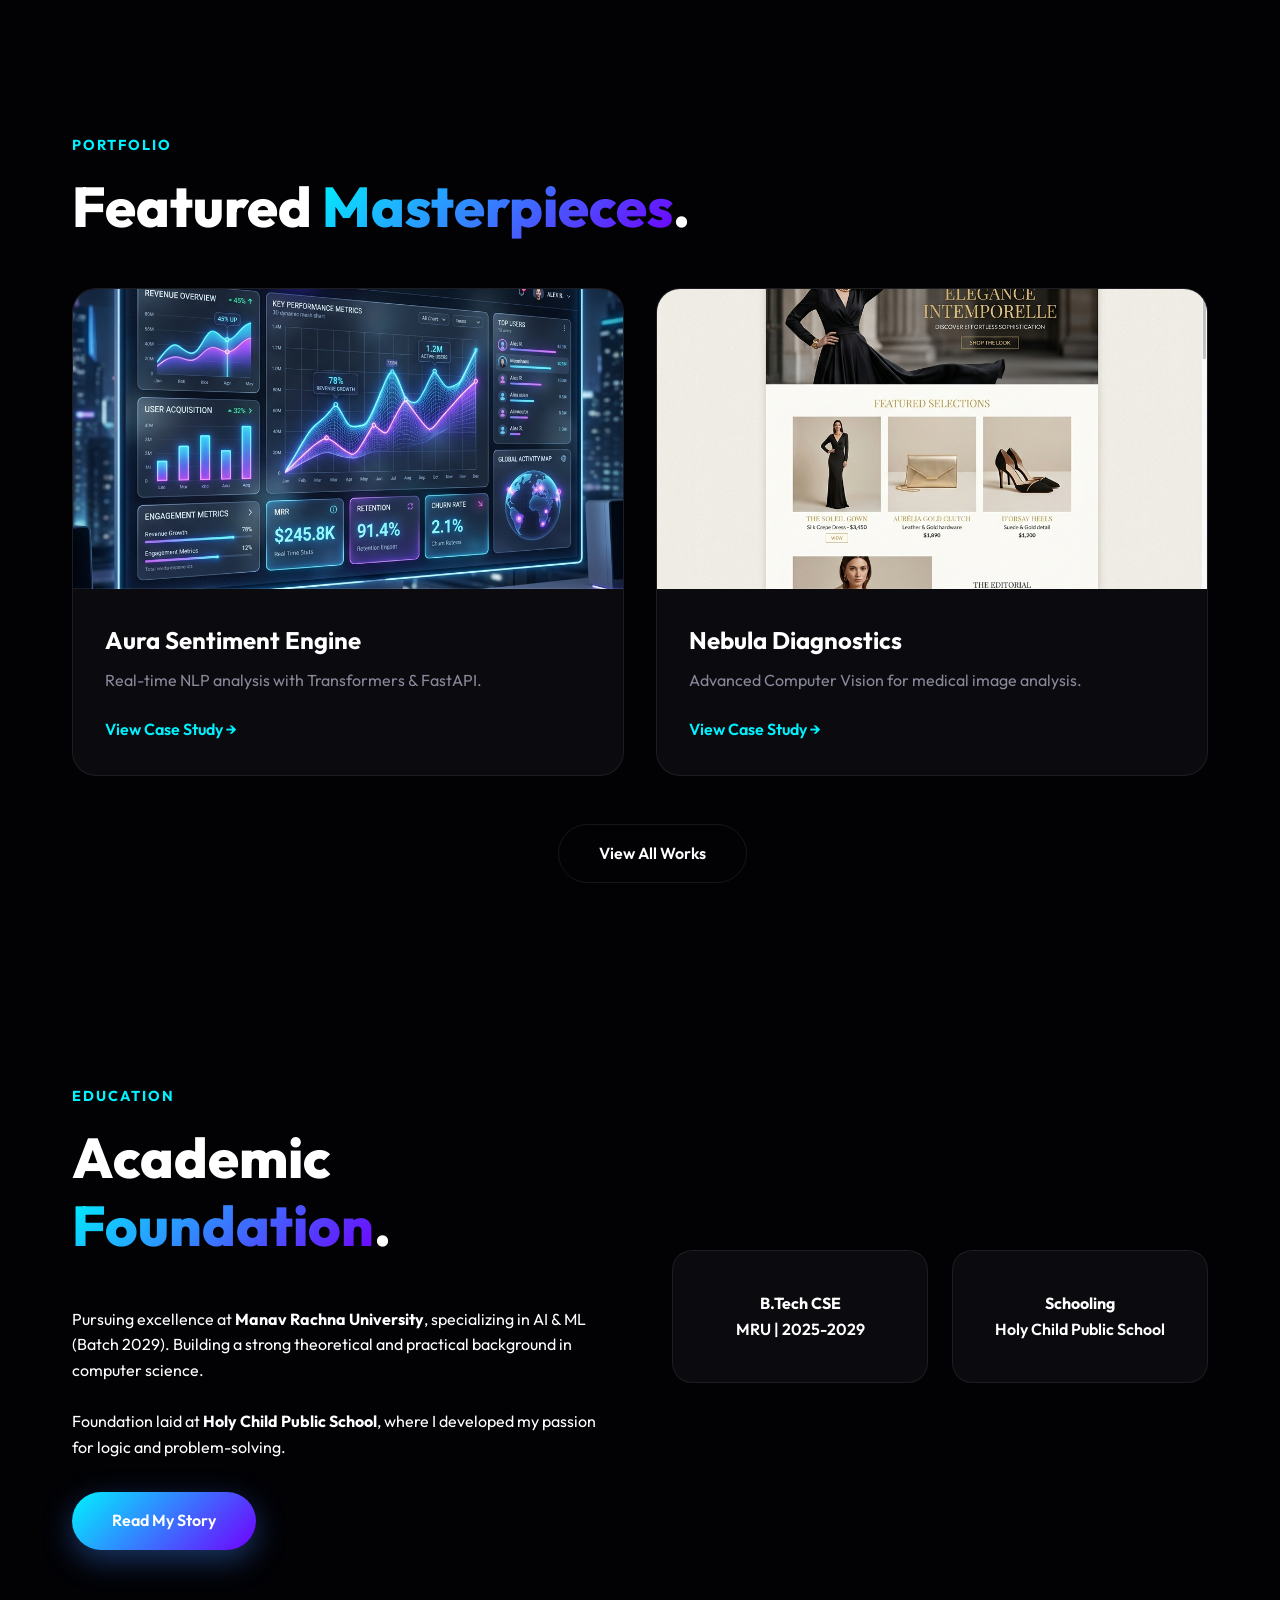
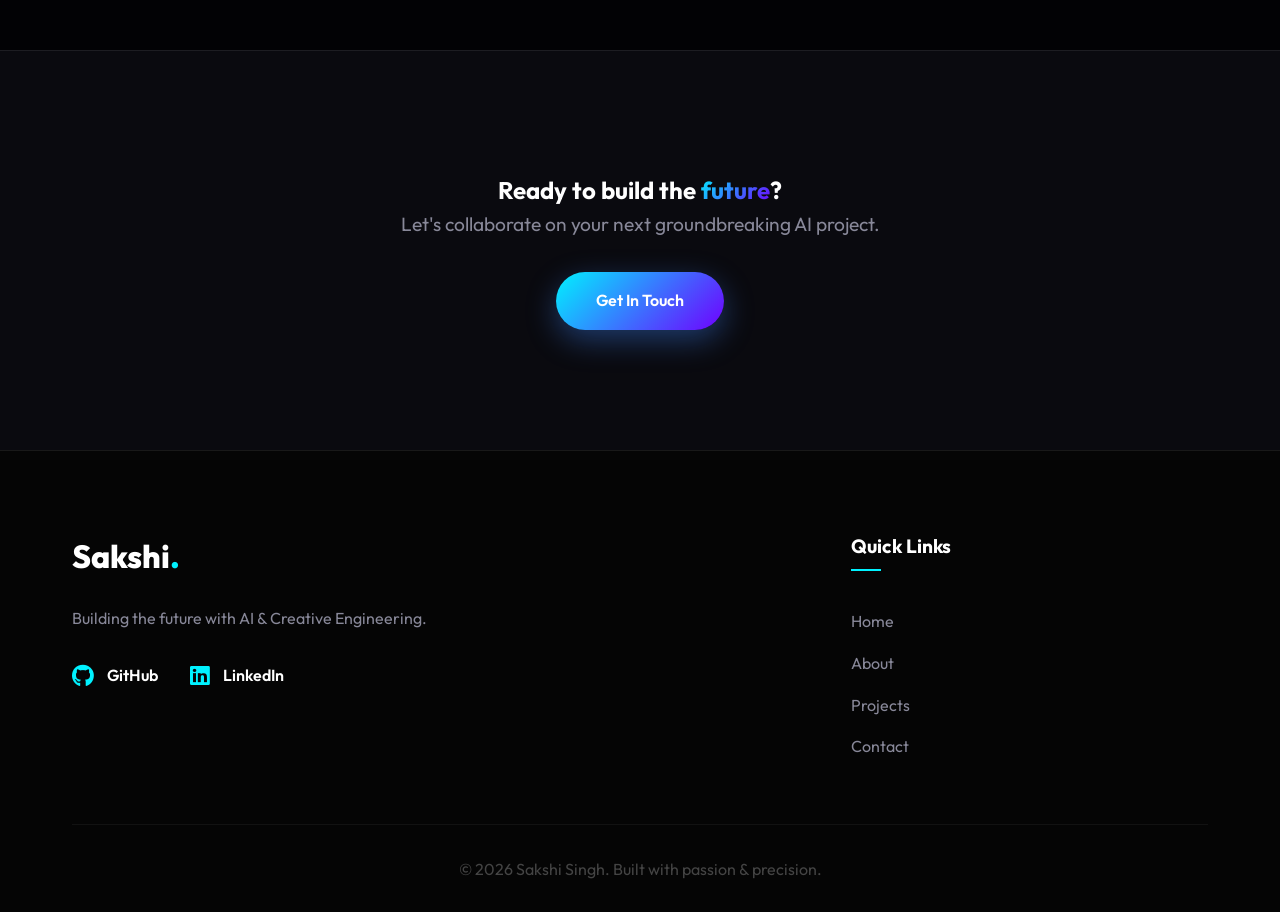
==== commit cf5d48da: "Ultra-Creative Update: Cosmic Starfield, Magnetic Buttons, Bento Grid, and Scramble Effects" ====
--- a/index.html
+++ b/index.html
@@ -51,28 +51,40 @@
         </section>
 
         <!-- Expertise Section -->
-        <section class="expertise" id="expertise">
+        <section class="expertise bento-section" id="expertise">
             <div class="container">
-                <h3 class="section-tag">Core Expertise</h3>
-                <h2 class="section-title">Specialized in <span class="gradient-text">Future Tech</span>.</h2>
-                <div class="skills-grid-detailed">
-                    <div class="category reveal-text">
+                <h3 class="section-tag">Capabilities</h3>
+                <h2 class="section-title">Technical <span class="gradient-text">DNA</span>.</h2>
+                <div class="bento-grid">
+                    <div class="bento-item tall reveal-text">
+                        <i class="fas fa-brain"></i>
                         <h3>Artificial Intelligence</h3>
-                        <ul>
-                            <li>Neural Networks & Deep Learning</li>
-                            <li>Natural Language Processing</li>
-                            <li>Computer Vision Algorithms</li>
-                            <li>Predictive Data Modeling</li>
-                        </ul>
+                        <p>Specializing in Neural Architectures, NLP with Transformers, and Predictive Modeling.</p>
+                        <div class="bento-tags">
+                            <span>PyTorch</span> <span>TensorFlow</span> <span>FastAPI</span>
+                        </div>
                     </div>
-                    <div class="category reveal-text delay-1">
-                        <h3>Creative Development</h3>
-                        <ul>
-                            <li>Premium UI/UX Design</li>
-                            <li>Modern Web Architectures</li>
-                            <li>Interactive 3D Experiences</li>
-                            <li>Performance Optimization</li>
-                        </ul>
+                    <div class="bento-item wide reveal-text delay-1">
+                        <div class="bento-flex">
+                            <div>
+                                <i class="fas fa-code"></i>
+                                <h3>Full Stack Architecture</h3>
+                                <p>Building robust microservices and interactive frontend ecosystems.</p>
+                            </div>
+                            <div class="bento-tags column">
+                                <span>React</span> <span>Node.js</span> <span>Next.js</span>
+                            </div>
+                        </div>
+                    </div>
+                    <div class="bento-item reveal-text delay-2">
+                        <i class="fas fa-microchip"></i>
+                        <h3>Computer Vision</h3>
+                        <p>Object Detection & Medical Imaging.</p>
+                    </div>
+                    <div class="bento-item reveal-text delay-3">
+                        <i class="fas fa-bolt"></i>
+                        <h3>Performance</h3>
+                        <p>Optimizing for near-instant responses.</p>
                     </div>
                 </div>
             </div>
--- a/style.css
+++ b/style.css
@@ -1,16 +1,17 @@
 :root {
-    --bg-main: #0a0a0a;
-    --bg-card: #121212;
-    --primary: #00d2ff;
-    --secondary: #9d50bb;
+    --bg-main: #020205; /* Deeper cosmic black */
+    --bg-card: #0a0a0f;
+    --primary: #00f2ff; /* Electric Cyan */
+    --secondary: #7000ff; /* Deep Purple */
     --accent: #ff007a;
-    --text-main: #f5f5f7;
-    --text-muted: #a1a1aa;
-    --glass-background: rgba(18, 18, 18, 0.7);
-    --glass-border: rgba(255, 255, 255, 0.1);
+    --text-main: #ffffff;
+    --text-muted: #888899;
+    --glass-background: rgba(10, 10, 15, 0.6);
+    --glass-border: rgba(255, 255, 255, 0.08);
     --font-main: 'Outfit', sans-serif;
-    --transition: all 0.5s cubic-bezier(0.23, 1, 0.32, 1);
-    --neon-glow: 0 0 20px rgba(0, 210, 255, 0.3);
+    --transition: all 0.6s cubic-bezier(0.34, 1.56, 0.64, 1);
+    --neon-glow: 0 0 15px rgba(0, 242, 255, 0.4);
+    --border-glow: linear-gradient(135deg, var(--primary), var(--secondary));
 }
 
 * {
@@ -45,6 +46,19 @@
     transform: translate(-50%, -50%);
     z-index: 1;
     filter: blur(40px);
+}
+
+/* Scanline Effect */
+body::after {
+    content: " ";
+    display: block;
+    position: fixed;
+    top: 0; left: 0; bottom: 0; right: 0;
+    background: linear-gradient(rgba(18, 16, 16, 0) 50%, rgba(0, 0, 0, 0.1) 50%), linear-gradient(90deg, rgba(255, 0, 0, 0.03), rgba(0, 255, 0, 0.01), rgba(0, 0, 255, 0.03));
+    z-index: 999;
+    background-size: 100% 2px, 3px 100%;
+    pointer-events: none;
+    opacity: 0.15;
 }
 
 /* Nav */
@@ -69,8 +83,8 @@
     left: 0;
     width: 100%;
     height: 100%;
-    opacity: 0.05;
-    z-index: 9999;
+    opacity: 0.03;
+    z-index: 998;
     pointer-events: none;
     background-image: url('https://grainy-gradients.vercel.app/noise.svg');
 }
@@ -179,22 +193,46 @@
     width: 100%;
     height: 100%;
     background: 
-        radial-gradient(circle at 10% 20%, rgba(0, 210, 255, 0.08) 0%, transparent 40%),
-        radial-gradient(circle at 90% 80%, rgba(157, 80, 187, 0.1) 0%, transparent 40%),
-        radial-gradient(circle at 50% 50%, rgba(255, 0, 122, 0.03) 0%, transparent 60%);
+        radial-gradient(circle at 20% 30%, rgba(0, 242, 255, 0.05) 0%, transparent 40%),
+        radial-gradient(circle at 80% 70%, rgba(112, 0, 255, 0.05) 0%, transparent 40%);
     z-index: -1;
-    animation: pulseBg 10s infinite alternate linear;
+    overflow: hidden;
+}
+
+/* Starfield Effect */
+.mesh-bg::before {
+    content: "";
+    position: absolute;
+    width: 2px;
+    height: 2px;
+    background: white;
+    border-radius: 50%;
+    box-shadow: 
+        10vw 20vh 1px white, 30vw 50vh 1px white, 50vw 10vh 1px white, 
+        70vw 80vh 1px white, 90vw 30vh 1px white, 15vw 90vh 1px white,
+        45vw 40vh 1px white, 75vw 15vh 1px white, 5vw 60vh 1px white,
+        85vw 70vh 1px white, 25vw 25vh 1px white, 65vw 55vh 1px white;
+    animation: stars 100s linear infinite;
+    opacity: 0.3;
+}
+
+@keyframes stars {
+    from { transform: translateY(0); }
+    to { transform: translateY(-1000px); }
 }
 
 @keyframes pulseBg {
-    0% { opacity: 0.5; transform: scale(1); }
-    100% { opacity: 0.8; transform: scale(1.1); }
+    0% { opacity: 0.4; transform: scale(1); }
+    100% { opacity: 0.7; transform: scale(1.05); }
 }
 
 .hero h2 {
-    font-size: 3rem;
+    font-size: 1.5rem;
     font-weight: 400;
-    color: var(--text-muted);
+    color: var(--primary);
+    text-transform: uppercase;
+    letter-spacing: 5px;
+    margin-bottom: 1rem;
 }
 
 .hero-grid {
@@ -210,14 +248,20 @@
 }
 
 .hero h1 {
-    font-size: 6rem;
+    font-size: 8rem;
     font-weight: 800;
-    line-height: 1;
-    margin-bottom: 2rem;
+    line-height: 0.9;
+    margin-bottom: 2.5rem;
+    letter-spacing: -3px;
+    background: linear-gradient(to bottom, #fff, #888);
+    -webkit-background-clip: text;
+    -webkit-text-fill-color: transparent;
 }
 
 .hero h1 span {
     color: var(--primary);
+    -webkit-text-fill-color: var(--primary);
+    text-shadow: var(--neon-glow);
 }
 
 .hero p {
@@ -480,6 +524,95 @@
     .hero h1 { font-size: 3.5rem; }
     .hero h2 { font-size: 1.8rem; }
     .hero-grid { grid-template-columns: 1fr; gap: 2rem; }
+
+/* Bento Grid */
+.bento-grid {
+    display: grid;
+    grid-template-columns: repeat(4, 1fr);
+    grid-template-rows: repeat(2, 250px);
+    gap: 1.5rem;
+    margin-top: 3rem;
+}
+
+.bento-item {
+    background: var(--bg-card);
+    border: 1px solid var(--glass-border);
+    border-radius: 30px;
+    padding: 2.5rem;
+    position: relative;
+    overflow: hidden;
+    transition: var(--transition);
+}
+
+.bento-item i {
+    font-size: 2.5rem;
+    color: var(--primary);
+    margin-bottom: 2rem;
+    display: block;
+}
+
+.bento-item h3 {
+    font-size: 1.8rem;
+    margin-bottom: 1rem;
+}
+
+.bento-item p {
+    color: var(--text-muted);
+}
+
+.bento-item.tall { grid-row: span 2; }
+.bento-item.wide { grid-column: span 2; }
+
+.bento-tags {
+    display: flex;
+    gap: 0.8rem;
+    margin-top: 2rem;
+    flex-wrap: wrap;
+}
+
+.bento-tags span {
+    background: rgba(255,255,255,0.05);
+    padding: 0.5rem 1rem;
+    border-radius: 50px;
+    font-size: 0.8rem;
+    border: 1px solid var(--glass-border);
+}
+
+.bento-item::before {
+    content: '';
+    position: absolute;
+    top: 0; left: 0; width: 100%; height: 100%;
+    background: radial-gradient(circle at var(--mouse-x, 50%) var(--mouse-y, 50%), rgba(0,242,255,0.1), transparent 50%);
+    opacity: 0;
+    transition: opacity 0.3s;
+    pointer-events: none;
+}
+
+.bento-item:hover {
+    border-color: var(--primary);
+    transform: translateY(-5px);
+    box-shadow: var(--neon-glow);
+}
+
+.bento-item:hover::before {
+    opacity: 1;
+}
+
+@media (max-width: 992px) {
+    .bento-grid {
+        grid-template-columns: 1fr 1fr;
+        grid-template-rows: auto;
+    }
+    .bento-item.wide { grid-column: span 1; }
+    .bento-item.tall { grid-row: span 1; }
+}
+
+@media (max-width: 600px) {
+    .bento-grid {
+        grid-template-columns: 1fr;
+    }
+}
+
     .hero-image { order: -1; }
     .profile-img-container.large { width: 250px; height: 250px; }
     .grid, .project-grid, .skills-grid { grid-template-columns: 1fr; }
